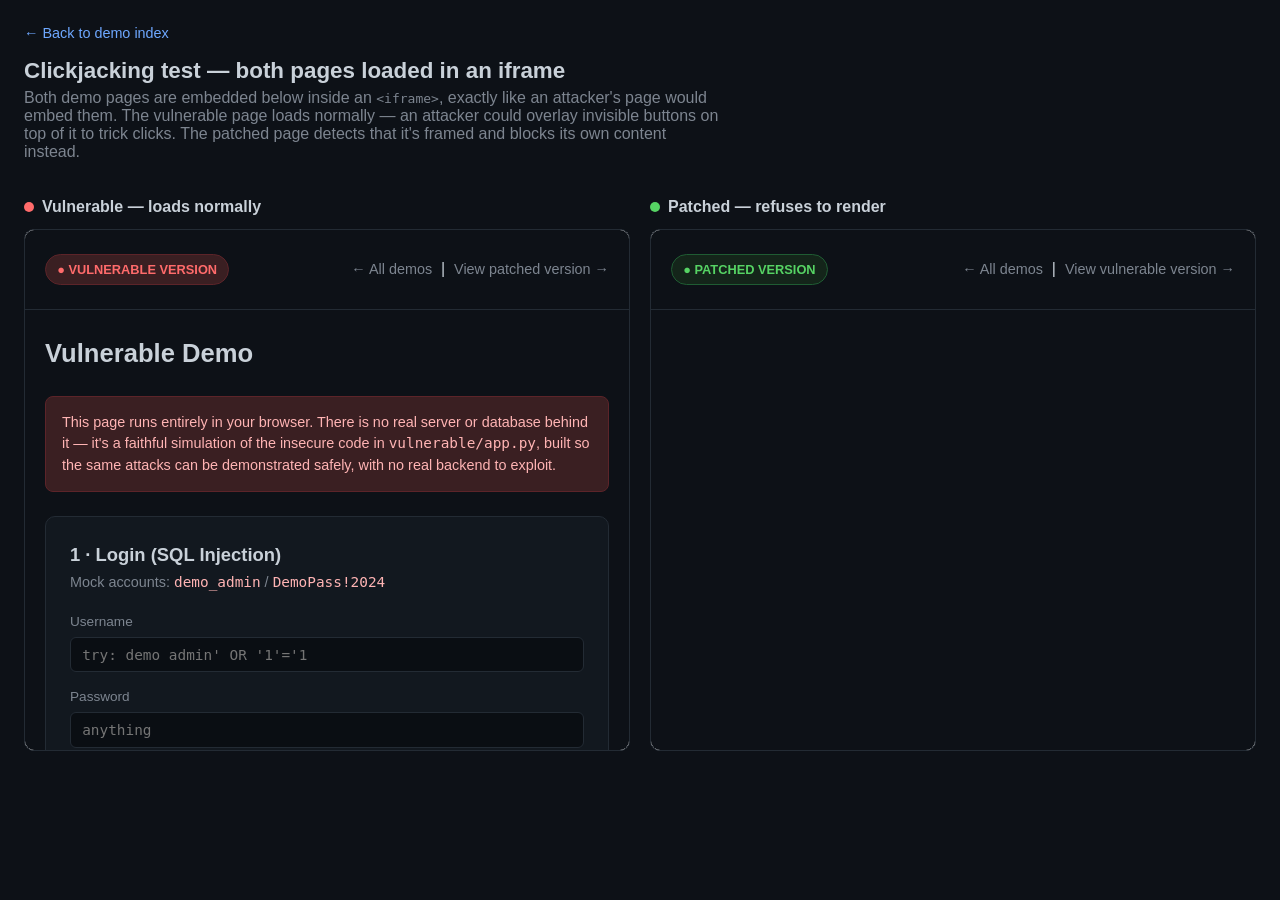
==== docs/clickjack-test.html @ 4723751a "Add live static demo pages (vulnerable/patched) and presenter attack guide" ====
<!DOCTYPE html>
<html lang="en">
<head>
<meta charset="UTF-8">
<meta name="viewport" content="width=device-width, initial-scale=1">
<title>Clickjacking Test — Security Training</title>
<style>
  :root {
    --bg: #0d1117; --panel: #12181f; --border: #232b34;
    --text: #c9d1d9; --muted: #7d8590;
    --danger: #ff6b6b; --good: #56d364;
  }
  * { box-sizing: border-box; }
  body {
    margin: 0; background: var(--bg); color: var(--text);
    font-family: -apple-system, "Segoe UI", Roboto, sans-serif;
    padding: 1.5rem;
  }
  h1 { font-size: 1.4rem; margin: 0 0 0.3rem; }
  p.sub { color: var(--muted); margin: 0 0 1.5rem; max-width: 700px; }
  .grid {
    display: grid;
    grid-template-columns: 1fr 1fr;
    gap: 1.25rem;
  }
  @media (max-width: 760px) { .grid { grid-template-columns: 1fr; } }
  .col h2 {
    font-size: 1rem;
    display: flex;
    align-items: center;
    gap: 0.5rem;
  }
  .dot { width: 10px; height: 10px; border-radius: 50%; display: inline-block; }
  .dot.danger { background: var(--danger); }
  .dot.good { background: var(--good); }
  .frame-wrap {
    border: 1px solid var(--border);
    border-radius: 10px;
    overflow: hidden;
    background: #fff;
  }
  iframe {
    width: 100%;
    height: 520px;
    border: none;
    display: block;
  }
  a.back { color: #6ea8ff; text-decoration: none; font-size: 0.9rem; }
</style>
</head>
<body>
  <a class="back" href="index.html">← Back to demo index</a>
  <h1 style="margin-top:1rem;">Clickjacking test — both pages loaded in an iframe</h1>
  <p class="sub">
    Both demo pages are embedded below inside an <code>&lt;iframe&gt;</code>,
    exactly like an attacker's page would embed them. The vulnerable page
    loads normally — an attacker could overlay invisible buttons on top of
    it to trick clicks. The patched page detects that it's framed and
    blocks its own content instead.
  </p>
  <div class="grid">
    <div class="col">
      <h2><span class="dot danger"></span> Vulnerable — loads normally</h2>
      <div class="frame-wrap"><iframe src="vulnerable.html" title="vulnerable page in frame"></iframe></div>
    </div>
    <div class="col">
      <h2><span class="dot good"></span> Patched — refuses to render</h2>
      <div class="frame-wrap"><iframe src="patched.html" title="patched page in frame"></iframe></div>
    </div>
  </div>
</body>
</html>
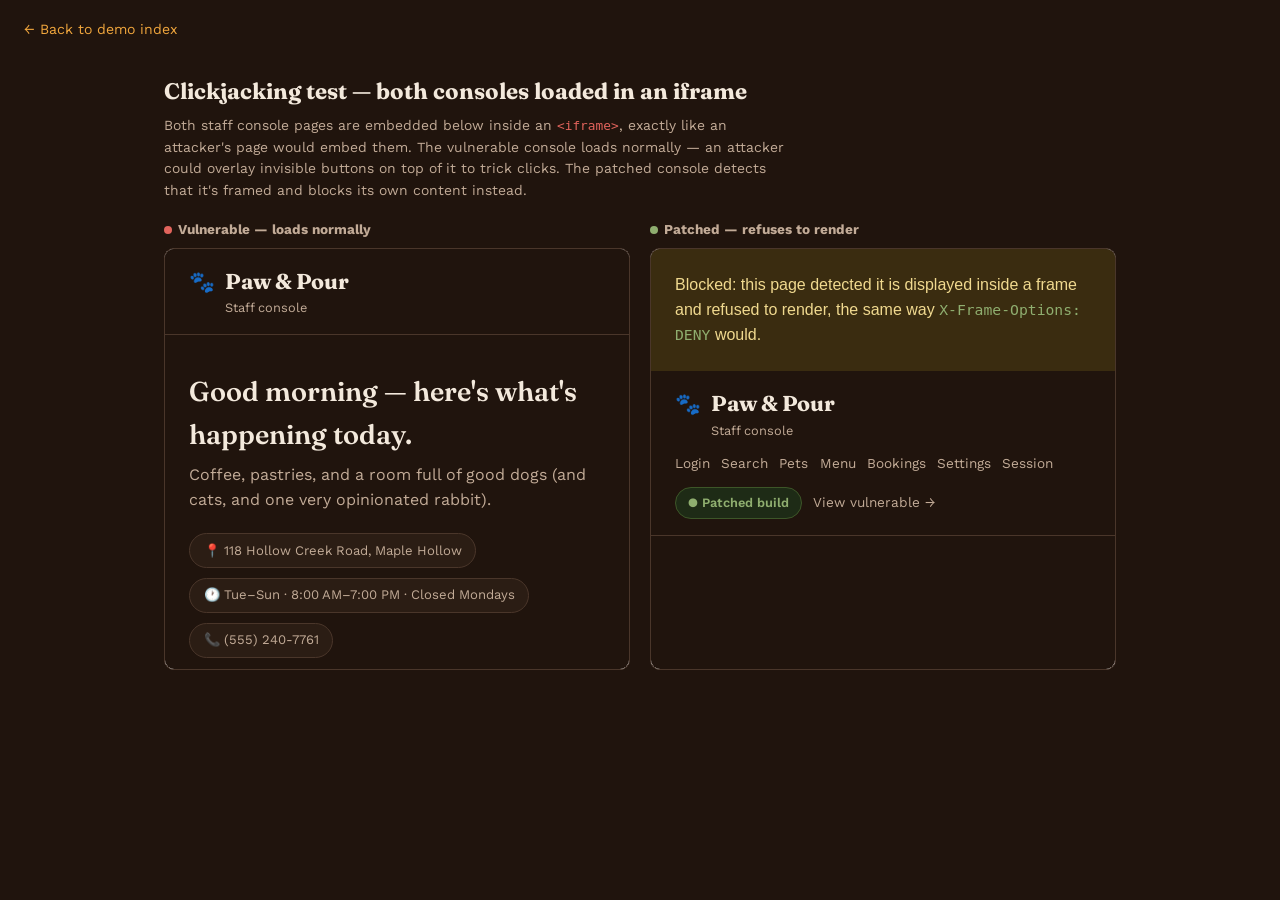
==== commit 5e237ea1: "Rebuild demo as Paw & Pour pet café staff console (two pages: vulnerable.html / patched.html), all 5" ====
--- a/docs/clickjack-test.html
+++ b/docs/clickjack-test.html
@@ -3,70 +3,35 @@
 <head>
 <meta charset="UTF-8">
 <meta name="viewport" content="width=device-width, initial-scale=1">
-<title>Clickjacking Test — Security Training</title>
+<title>Framing test — Paw & Pour Staff Console</title>
+<link rel="stylesheet" href="pet-cafe.css">
 <style>
-  :root {
-    --bg: #0d1117; --panel: #12181f; --border: #232b34;
-    --text: #c9d1d9; --muted: #7d8590;
-    --danger: #ff6b6b; --good: #56d364;
-  }
-  * { box-sizing: border-box; }
-  body {
-    margin: 0; background: var(--bg); color: var(--text);
-    font-family: -apple-system, "Segoe UI", Roboto, sans-serif;
-    padding: 1.5rem;
-  }
-  h1 { font-size: 1.4rem; margin: 0 0 0.3rem; }
-  p.sub { color: var(--muted); margin: 0 0 1.5rem; max-width: 700px; }
-  .grid {
-    display: grid;
-    grid-template-columns: 1fr 1fr;
-    gap: 1.25rem;
-  }
-  @media (max-width: 760px) { .grid { grid-template-columns: 1fr; } }
-  .col h2 {
-    font-size: 1rem;
-    display: flex;
-    align-items: center;
-    gap: 0.5rem;
-  }
-  .dot { width: 10px; height: 10px; border-radius: 50%; display: inline-block; }
-  .dot.danger { background: var(--danger); }
-  .dot.good { background: var(--good); }
-  .frame-wrap {
-    border: 1px solid var(--border);
-    border-radius: 10px;
-    overflow: hidden;
-    background: #fff;
-  }
-  iframe {
-    width: 100%;
-    height: 520px;
-    border: none;
-    display: block;
-  }
-  a.back { color: #6ea8ff; text-decoration: none; font-size: 0.9rem; }
+  main.test-main { max-width: 1000px; padding-top: 1.5rem; }
+  .back-link { display: inline-block; margin: 1.2rem 1.5rem 0; font-size: 0.88rem; color: var(--accent); text-decoration: none; }
 </style>
 </head>
 <body>
-  <a class="back" href="index.html">← Back to demo index</a>
-  <h1 style="margin-top:1rem;">Clickjacking test — both pages loaded in an iframe</h1>
-  <p class="sub">
-    Both demo pages are embedded below inside an <code>&lt;iframe&gt;</code>,
-    exactly like an attacker's page would embed them. The vulnerable page
-    loads normally — an attacker could overlay invisible buttons on top of
-    it to trick clicks. The patched page detects that it's framed and
-    blocks its own content instead.
-  </p>
-  <div class="grid">
-    <div class="col">
-      <h2><span class="dot danger"></span> Vulnerable — loads normally</h2>
-      <div class="frame-wrap"><iframe src="vulnerable.html" title="vulnerable page in frame"></iframe></div>
+  <a class="back-link" href="index.html">← Back to demo index</a>
+  <main class="test-main">
+    <h2 style="font-family:var(--serif);font-size:1.4rem;margin:0.5rem 0 0.4rem;">Clickjacking test — both consoles loaded in an iframe</h2>
+    <p class="section-sub" style="max-width:70ch;">
+      Both staff console pages are embedded below inside an
+      <code>&lt;iframe&gt;</code>, exactly like an attacker's page would
+      embed them. The vulnerable console loads normally — an attacker
+      could overlay invisible buttons on top of it to trick clicks. The
+      patched console detects that it's framed and blocks its own content
+      instead.
+    </p>
+    <div class="frame-grid">
+      <div class="frame-col">
+        <h4><span class="dot r"></span> Vulnerable — loads normally</h4>
+        <div class="frame-wrap"><iframe class="demo-frame" src="vulnerable.html" title="vulnerable console in frame"></iframe></div>
+      </div>
+      <div class="frame-col">
+        <h4><span class="dot g"></span> Patched — refuses to render</h4>
+        <div class="frame-wrap"><iframe class="demo-frame" src="patched.html" title="patched console in frame"></iframe></div>
+      </div>
     </div>
-    <div class="col">
-      <h2><span class="dot good"></span> Patched — refuses to render</h2>
-      <div class="frame-wrap"><iframe src="patched.html" title="patched page in frame"></iframe></div>
-    </div>
-  </div>
+  </main>
 </body>
 </html>
--- a/docs/pet-cafe.css
+++ b/docs/pet-cafe.css
@@ -0,0 +1,280 @@
+/* Paw & Pour — Staff Console
+   Design tokens: warm chalkboard-café palette (espresso, marigold, sage),
+   Fraunces for display type, Work Sans for UI/body text. */
+
+@import url('https://fonts.googleapis.com/css2?family=Fraunces:opsz,wght@9..144,400;9..144,600;9..144,700&family=Work+Sans:wght@400;500;600;700&display=swap');
+
+:root {
+  --bg: #20140d;
+  --panel: #2b1d14;
+  --panel-2: #34241a;
+  --border: #4a362a;
+  --text: #f3e9dc;
+  --muted: #c2ab97;
+  --accent: #f0a63d;
+  --accent-fg: #241505;
+  --sage: #8fae6f;
+  --sage-fg: #10200a;
+  --serif: 'Fraunces', Georgia, serif;
+  --sans: 'Work Sans', -apple-system, "Segoe UI", sans-serif;
+  --mono: ui-monospace, "JetBrains Mono", "SFMono-Regular", Consolas, monospace;
+  --mode-color: #e2645c;
+  --mode-dim: #3a2119;
+  --mode-border: #6b3a2c;
+  --mode-fg: #240b06;
+}
+body.mode-patched {
+  --mode-color: var(--sage);
+  --mode-dim: #1e2b16;
+  --mode-border: #3d5628;
+  --mode-fg: var(--sage-fg);
+}
+
+* { box-sizing: border-box; }
+html { scroll-behavior: smooth; }
+body {
+  margin: 0;
+  background: var(--bg);
+  color: var(--text);
+  font-family: var(--sans);
+  line-height: 1.55;
+  padding-bottom: 4rem;
+}
+
+a { color: inherit; }
+
+/* --- Top nav --- */
+.topnav {
+  position: sticky;
+  top: 0;
+  z-index: 20;
+  background: var(--bg);
+  border-bottom: 1px solid var(--border);
+  padding: 1rem 1.5rem;
+  display: flex;
+  align-items: center;
+  justify-content: space-between;
+  flex-wrap: wrap;
+  gap: 0.8rem;
+}
+.brand {
+  display: flex;
+  align-items: baseline;
+  gap: 0.6rem;
+}
+.brand .mark { font-size: 1.3rem; }
+.brand h1 {
+  font-family: var(--serif);
+  font-size: 1.35rem;
+  font-weight: 700;
+  margin: 0;
+}
+.brand .sub { font-size: 0.8rem; color: var(--muted); }
+.nav-right { display: flex; align-items: center; gap: 0.7rem; flex-wrap: wrap; }
+.mode-badge {
+  display: inline-flex;
+  align-items: center;
+  gap: 0.4rem;
+  background: var(--mode-dim);
+  color: var(--mode-color);
+  border: 1px solid var(--mode-border);
+  padding: 0.32rem 0.75rem;
+  border-radius: 999px;
+  font-size: 0.8rem;
+  font-weight: 600;
+}
+.nav-link {
+  font-size: 0.85rem;
+  text-decoration: none;
+  color: var(--muted);
+  border-bottom: 1px solid transparent;
+}
+.nav-link:hover { color: var(--text); border-color: var(--border); }
+
+/* --- Hero / info strip --- */
+.hero {
+  max-width: 920px;
+  margin: 0 auto;
+  padding: 2.2rem 1.5rem 0.5rem;
+}
+.hero h2 {
+  font-family: var(--serif);
+  font-size: clamp(1.7rem, 4vw, 2.4rem);
+  font-weight: 600;
+  margin: 0 0 0.5rem;
+  max-width: 24ch;
+}
+.hero p.tagline {
+  color: var(--muted);
+  max-width: 52ch;
+  margin: 0 0 1.3rem;
+  font-size: 1rem;
+}
+.info-chips { display: flex; flex-wrap: wrap; gap: 0.6rem; margin-bottom: 0.5rem; }
+.chip {
+  background: var(--panel);
+  border: 1px solid var(--border);
+  border-radius: 999px;
+  padding: 0.4rem 0.85rem;
+  font-size: 0.82rem;
+  color: var(--muted);
+  display: inline-flex;
+  align-items: center;
+  gap: 0.45rem;
+}
+
+/* --- Sections --- */
+main { max-width: 920px; margin: 0 auto; padding: 0 1.5rem; }
+.banner {
+  margin: 1.5rem 0;
+  padding: 0.9rem 1.1rem;
+  border-radius: 8px;
+  font-size: 0.9rem;
+  background: var(--mode-dim);
+  border: 1px solid var(--mode-border);
+}
+#frameNotice {
+  display: none;
+  margin: 1.5rem 0;
+  padding: 0.9rem 1.1rem;
+  border-radius: 8px;
+  font-size: 0.9rem;
+  background: #3a2c10;
+  border: 1px solid #6b5420;
+  color: #f0d98f;
+}
+section {
+  background: var(--panel);
+  border: 1px solid var(--border);
+  border-radius: 12px;
+  padding: 1.6rem;
+  margin: 1.6rem 0;
+}
+section h3 {
+  font-family: var(--serif);
+  font-size: 1.25rem;
+  font-weight: 600;
+  margin: 0 0 0.3rem;
+  display: flex;
+  align-items: center;
+  gap: 0.5rem;
+}
+.status-dot { width: 9px; height: 9px; border-radius: 50%; background: var(--mode-color); display: inline-block; flex-shrink: 0; }
+.section-sub { color: var(--muted); font-size: 0.87rem; margin: 0 0 1.1rem; }
+
+label { display: block; font-size: 0.85rem; color: var(--muted); margin-bottom: 0.3rem; }
+input[type=text] {
+  width: 100%;
+  background: var(--bg);
+  border: 1px solid var(--border);
+  color: var(--text);
+  padding: 0.6rem 0.75rem;
+  border-radius: 7px;
+  font-family: var(--mono);
+  font-size: 0.9rem;
+  margin-bottom: 0.9rem;
+}
+button.action {
+  background: var(--mode-color);
+  color: var(--mode-fg);
+  border: none;
+  font-weight: 700;
+  padding: 0.6rem 1.15rem;
+  border-radius: 7px;
+  cursor: pointer;
+  font-size: 0.9rem;
+  font-family: var(--sans);
+}
+button.action:hover { filter: brightness(1.08); }
+button.action.secondary {
+  background: transparent;
+  color: var(--text);
+  border: 1px solid var(--border);
+}
+
+.code-box, .result-box {
+  margin-top: 1rem;
+  background: var(--bg);
+  border: 1px solid var(--border);
+  border-radius: 7px;
+  padding: 0.8rem 0.95rem;
+  font-family: var(--mono);
+  font-size: 0.82rem;
+  white-space: pre-wrap;
+  word-break: break-word;
+  color: var(--muted);
+}
+.result-box.success { border-color: var(--mode-border); color: var(--text); background: var(--mode-dim); }
+.result-box.fail { border-color: var(--border); color: var(--muted); }
+.hint { font-size: 0.78rem; color: var(--muted); margin-top: 0.5rem; }
+code { font-family: var(--mono); color: var(--mode-color); font-size: 0.92em; }
+
+/* --- Pet gallery --- */
+.pet-grid { display: grid; grid-template-columns: repeat(auto-fill, minmax(190px, 1fr)); gap: 0.9rem; }
+.pet-card {
+  background: var(--panel-2);
+  border: 1px solid var(--border);
+  border-radius: 10px;
+  padding: 1rem;
+}
+.pet-avatar {
+  width: 52px; height: 52px;
+  border-radius: 50%;
+  display: flex; align-items: center; justify-content: center;
+  font-size: 1.6rem;
+  margin-bottom: 0.6rem;
+}
+.pet-card h4 { margin: 0 0 0.15rem; font-family: var(--serif); font-size: 1.05rem; font-weight: 600; }
+.pet-meta { font-size: 0.78rem; color: var(--muted); margin-bottom: 0.4rem; }
+.pet-note { font-size: 0.83rem; color: var(--text); margin-bottom: 0.5rem; }
+.pet-status {
+  display: inline-block;
+  font-size: 0.72rem;
+  padding: 0.2rem 0.55rem;
+  border-radius: 999px;
+  background: rgba(143, 174, 111, 0.18);
+  color: var(--sage);
+  border: 1px solid rgba(143, 174, 111, 0.35);
+}
+
+/* --- Menu --- */
+.menu-groups { display: grid; grid-template-columns: repeat(auto-fit, minmax(220px, 1fr)); gap: 1.4rem; }
+.menu-group h4 { font-family: var(--serif); font-size: 1rem; font-weight: 600; margin: 0 0 0.6rem; color: var(--mode-color); }
+.menu-row { display: flex; justify-content: space-between; gap: 1rem; padding: 0.4rem 0; border-bottom: 1px dashed var(--border); font-size: 0.88rem; }
+.menu-row:last-child { border-bottom: none; }
+.menu-row .price { color: var(--muted); white-space: nowrap; }
+
+/* --- Bookings table --- */
+.bookings-table { width: 100%; border-collapse: collapse; font-size: 0.88rem; }
+.bookings-table th { text-align: left; color: var(--muted); font-weight: 600; padding: 0.5rem 0.6rem; border-bottom: 1px solid var(--border); font-size: 0.78rem; }
+.bookings-table td { padding: 0.6rem; border-bottom: 1px solid var(--border); }
+.bookings-table tr:last-child td { border-bottom: none; }
+
+/* --- Clickjack test --- */
+.frame-grid { display: grid; grid-template-columns: 1fr 1fr; gap: 1.2rem; margin-top: 1rem; }
+@media (max-width: 680px) { .frame-grid { grid-template-columns: 1fr; } }
+.frame-col h4 { font-size: 0.85rem; margin: 0 0 0.5rem; color: var(--muted); display: flex; align-items: center; gap: 0.4rem; }
+.dot { width: 8px; height: 8px; border-radius: 50%; display: inline-block; }
+.dot.r { background: #e2645c; }
+.dot.g { background: #8fae6f; }
+.frame-wrap { border: 1px solid var(--border); border-radius: 10px; overflow: hidden; background: #fff; }
+iframe.demo-frame { width: 100%; height: 420px; border: none; display: block; }
+
+footer { text-align: center; margin-top: 2.5rem; color: var(--muted); font-size: 0.85rem; }
+footer a { color: var(--accent); text-decoration: none; }
+
+/* --- Landing page cards (index.html) --- */
+.cards { display: grid; gap: 1.1rem; margin-top: 2rem; }
+a.card {
+  display: block;
+  border: 1px solid var(--border);
+  border-radius: 12px;
+  padding: 1.5rem 1.6rem;
+  text-decoration: none;
+  color: var(--text);
+  background: var(--panel);
+}
+a.card h3 { font-family: var(--serif); margin: 0 0 0.3rem; font-size: 1.2rem; font-weight: 600; }
+a.card p { margin: 0; color: var(--muted); font-size: 0.92rem; }
+a.card.vuln { border-left: 3px solid #e2645c; }
+a.card.patch { border-left: 3px solid #8fae6f; }
